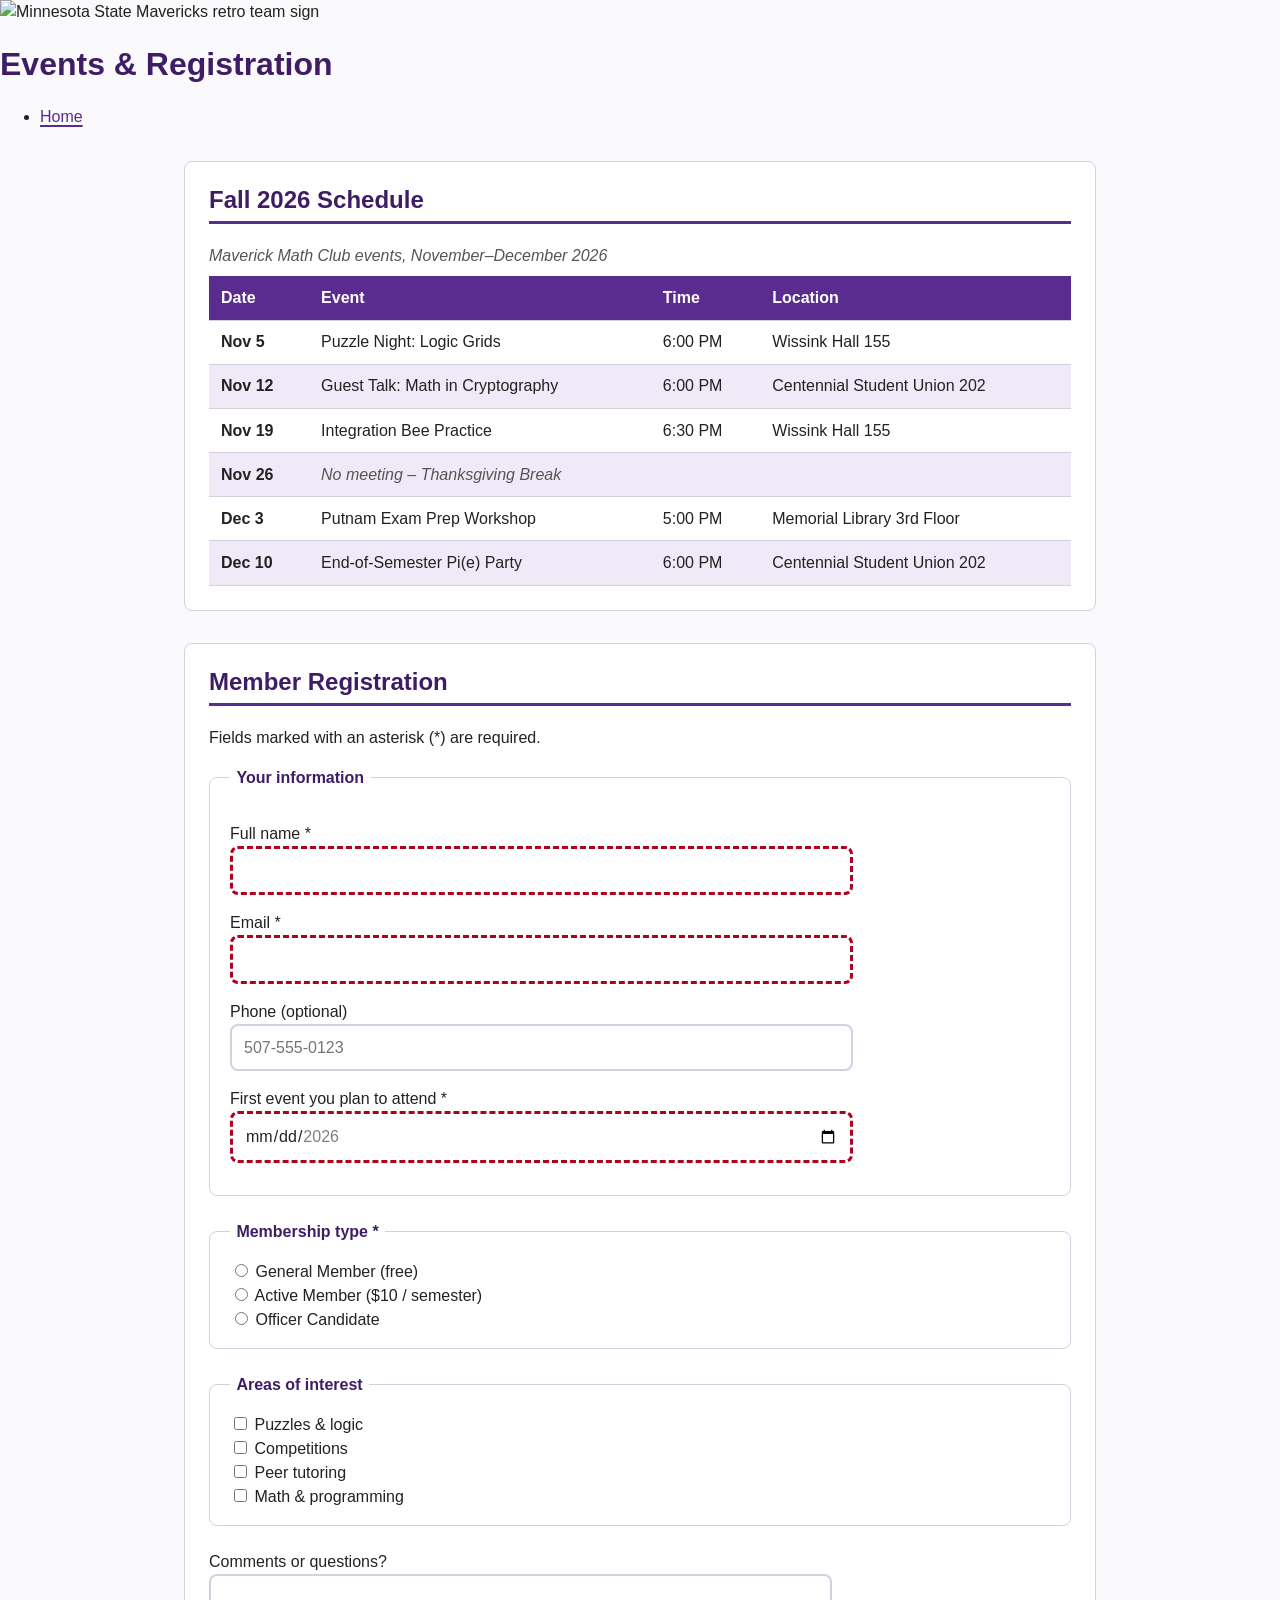
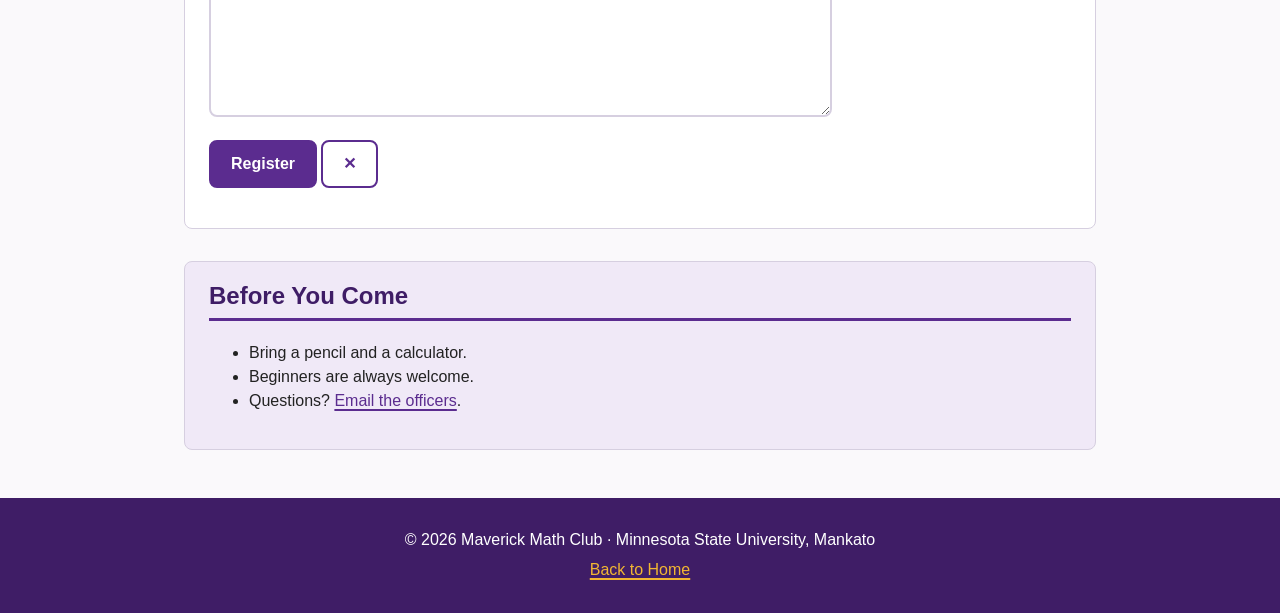
==== events.html @ 29dc4e96 "Added style.css and formatting to HTML pages" ====
<!DOCTYPE html>
<html lang="en">

<head>
    <meta charset="UTF-8">
    <meta name="viewport" content="width=device-width, initial-scale=1.0">
    <meta name="description" content="Fall 2026 event schedule and member registration for the Maverick Math Club.">
    <title>Maverick Math Club | Events &amp; Registration</title>
    <link rel="stylesheet" href="style.css">
</head>

<body>

    <header>
        <img src="images/logo.png" alt="Minnesota State Mavericks retro team sign" width="120" height="120">

        <h1>Events &amp; Registration</h1>

        <nav>
            <ul>
                <li><a href="index.html">Home</a></li>
            </ul>
        </nav>
    </header>

    <main>

        <section id="schedule">
            <h2>Fall 2026 Schedule</h2>

            <table>
                <caption>Maverick Math Club events, November&ndash;December 2026</caption>

                <thead>
                    <tr>
                        <th scope="col">Date</th>
                        <th scope="col">Event</th>
                        <th scope="col">Time</th>
                        <th scope="col">Location</th>
                    </tr>
                </thead>

                <tbody>
                    <tr>
                        <th scope="row">Nov 5</th>
                        <td>Puzzle Night: Logic Grids</td>
                        <td>6:00 PM</td>
                        <td>Wissink Hall 155</td>
                    </tr>
                    <tr>
                        <th scope="row">Nov 12</th>
                        <td>Guest Talk: Math in Cryptography</td>
                        <td>6:00 PM</td>
                        <td>Centennial Student Union 202</td>
                    </tr>
                    <tr>
                        <th scope="row">Nov 19</th>
                        <td>Integration Bee Practice</td>
                        <td>6:30 PM</td>
                        <td>Wissink Hall 155</td>
                    </tr>
                    <tr>
                        <th scope="row">Nov 26</th>
                        <td colspan="3">No meeting &ndash; Thanksgiving Break</td>
                    </tr>
                    <tr>
                        <th scope="row">Dec 3</th>
                        <td>Putnam Exam Prep Workshop</td>
                        <td>5:00 PM</td>
                        <td>Memorial Library 3rd Floor</td>
                    </tr>
                    <tr>
                        <th scope="row">Dec 10</th>
                        <td>End-of-Semester Pi(e) Party</td>
                        <td>6:00 PM</td>
                        <td>Centennial Student Union 202</td>
                    </tr>
                </tbody>
            </table>
        </section>

        <section id="register">
            <h2>Member Registration</h2>
            <p>Fields marked with an asterisk (*) are required.</p>

            <form method="post">

                <fieldset>
                    <legend>Your information</legend>

                    <p>
                        <label for="fullname">Full name *</label><br>
                        <input type="text" id="fullname" name="fullname"
                               required minlength="2" maxlength="60"
                               autocomplete="name">
                    </p>

                    <p>
                        <label for="email">Email *</label><br>
                        <input type="email" id="email" name="email"
                               required maxlength="100"
                               autocomplete="email">
                    </p>

                    <p>
                        <label for="phone">Phone (optional)</label><br>
                        <input type="tel" id="phone" name="phone"
                               pattern="[0-9]{3}-[0-9]{3}-[0-9]{4}"
                               title="Use the format 507-555-0123"
                               placeholder="507-555-0123"
                               autocomplete="tel">
                    </p>

                    <p>
                        <label for="eventdate">First event you plan to attend *</label><br>
                        <input type="date" id="eventdate" name="eventdate"
                               required min="2026-11-05" max="2026-12-10">
                    </p>
                </fieldset>

                <fieldset>
                    <legend>Membership type *</legend>
                    <input type="radio" id="mem-general" name="membership" value="general" required>
                    <label for="mem-general">General Member (free)</label><br>

                    <input type="radio" id="mem-active" name="membership" value="active">
                    <label for="mem-active">Active Member ($10 / semester)</label><br>

                    <input type="radio" id="mem-officer" name="membership" value="officer">
                    <label for="mem-officer">Officer Candidate</label>
                </fieldset>

                <fieldset>
                    <legend>Areas of interest</legend>
                    <input type="checkbox" id="int-puzzles" name="interests" value="puzzles">
                    <label for="int-puzzles">Puzzles &amp; logic</label><br>

                    <input type="checkbox" id="int-competitions" name="interests" value="competitions">
                    <label for="int-competitions">Competitions</label><br>

                    <input type="checkbox" id="int-tutoring" name="interests" value="tutoring">
                    <label for="int-tutoring">Peer tutoring</label><br>

                    <input type="checkbox" id="int-coding" name="interests" value="coding">
                    <label for="int-coding">Math &amp; programming</label>
                </fieldset>

                <p>
                    <label for="comments">Comments or questions?</label><br>
                    <textarea id="comments" name="comments" rows="5" cols="50"
                              maxlength="500"></textarea>
                </p>

                <p>
                    <button type="submit">Register</button>
                    <button type="reset" aria-label="Clear the registration form">&#10005;</button>
                </p>
            </form>
        </section>
    </main>

    <aside>
        <h2>Before You Come</h2>
        <ul>
            <li>Bring a pencil and a calculator.</li>
            <li>Beginners are always welcome.</li>
            <li>Questions? <a href="mailto:mathclub@example.edu">Email the officers</a>.</li>
        </ul>
    </aside>

    <footer>
        <p>&copy; 2026 Maverick Math Club &middot; Minnesota State University, Mankato</p>
        <p><a href="index.html">Back to Home</a></p>
    </footer>

</body>
</html>
---- style.css ----
/* ==========================================================
   Maverick Math Club - Homework 3 stylesheet
   Author: Braden Thooft
   Sources consulted:
   - MDN, CSS reference: https://developer.mozilla.org/en-US/docs/Web/CSS
   - MDN, Basic concepts of flexbox:
     https://developer.mozilla.org/en-US/docs/Web/CSS/CSS_flexible_box_layout/Basic_concepts_of_flexbox
   - MDN, :user-invalid: https://developer.mozilla.org/en-US/docs/Web/CSS/:user-invalid
   - WebAIM Contrast Checker: https://webaim.org/resources/contrastchecker/
   ========================================================== */

/* ---------- 1. Setup ---------- */

*,
*::before,
*::after {
    box-sizing: border-box;
}

:root {
    /* One accent color (Mavericks purple), reused for links, buttons, borders */
    --accent: #5b2c8f;                    /* HEX */
    --accent-dark: #3f1d66;
    --accent-light: hsl(270, 45%, 94%);   /* HSL */
    --gold: #f2b632;
    --text: #222222;
    --muted: #555555;
    --bg: hsl(270, 20%, 98%);
    --surface: #ffffff;
    --border: #d6cfe0;
    --error: #b00020;
    --shadow: rgba(40, 20, 70, 0.12);     /* RGBA */
    --radius: 8px;
    --speed: 200ms;
}

/* ---------- 2. Color & typography ---------- */

body {
    margin: 0;
    font-family: "Segoe UI", Roboto, "Helvetica Neue", Arial, sans-serif;
    font-size: 16px;
    line-height: 1.5;
    color: var(--text);
    background-color: var(--bg);
}

h1,
h2,
h3 {
    line-height: 1.2;
    color: var(--accent-dark);
}

h2 {
    margin-top: 0;
    padding-bottom: 0.4rem;
    border-bottom: 3px solid var(--accent);
}

/* Comfortable line length for reading */
p,
li,
caption {
    max-width: 70ch;
}

a {
    color: var(--accent);
    text-decoration-thickness: 2px;
    text-underline-offset: 3px;
    transition: color var(--speed) ease, background-color var(--speed) ease;
}

a:hover {
    color: var(--accent-dark);
    text-decoration-color: var(--gold);
}

/* Visible keyboard focus everywhere (never removed without a replacement) */
a:focus-visible,
button:focus-visible {
    outline: 3px solid var(--gold);
    outline-offset: 3px;
}

img {
    max-width: 100%;
    height: auto;
}

/* ---------- 3. Header & nav (Flexbox) ---------- */

.site-header {
    display: flex;
    justify-content: space-between;
    align-items: center;
    gap: 1rem;
    padding: 0.75rem 1.5rem;
    background-color: var(--surface);
    border-bottom: 4px solid var(--accent);
    box-shadow: 0 2px 8px var(--shadow);

    /* 4. Positioning: header stays at the top while scrolling */
    position: sticky;
    top: 0;
    z-index: 100;
}

.brand {
    display: flex;
    align-items: center;
    gap: 0.75rem;
}

.brand img {
    width: 56px;
    height: 56px;
    border-radius: 50%;
    border: 2px solid var(--accent);
}

.brand h1 {
    margin: 0;
    font-size: 1.5rem;
}

.nav-list {
    display: flex;
    gap: 0.5rem;
    margin: 0;
    padding: 0;
    list-style: none;
}

.nav-list a {
    display: block;
    padding: 0.5rem 0.9rem;
    border-radius: var(--radius);
    font-weight: 600;
    text-decoration: none;
}

.nav-list a:hover,
.nav-list a[aria-current="page"] {
    background-color: var(--accent-light);
    color: var(--accent-dark);
}

/* ---------- Page containers & spacing ---------- */

main,
aside {
    max-width: 960px;
    margin: 2rem auto;
    padding: 0 1.5rem;
}

main > section,
main > article {
    scroll-margin-top: 6rem;   /* #contact / #register links clear the sticky header */
    margin-bottom: 2rem;
    padding: 1.5rem;
    background-color: var(--surface);
    border: 1px solid var(--border);
    border-radius: var(--radius);
}

#about img {
    display: block;
    margin: 1rem 0;
    border-radius: var(--radius);
}

.news {
    border-left: 6px solid var(--accent);
}

aside {
    max-width: calc(960px - 3rem);
    padding-top: 1.25rem;
    padding-bottom: 1.25rem;
    background-color: var(--accent-light);
    border: 1px solid var(--border);
    border-radius: var(--radius);
}

footer {
    margin-top: 3rem;
    padding: 1.5rem;
    text-align: center;
    color: #ffffff;
    background-color: var(--accent-dark);
}

footer p {
    margin: 0.4rem auto;
}

footer a {
    color: var(--gold);
}

footer a:hover {
    color: #ffffff;
}

/* ---------- 4. Hero with background image + fallback ---------- */

main > .hero {
    padding: 4rem 2rem;
    color: #ffffff;
    background-color: #2b1a40; /* fallback if the image does not load */
    background-image:
        linear-gradient(rgba(30, 12, 55, 0.78), rgba(30, 12, 55, 0.78)),
        url("../images/chalkboard.jpg");
    background-size: cover;
    background-position: center;
    border: none;
}

.hero p {
    margin: 0 0 1rem;
}

.hero-kicker {
    font-weight: 700;
    text-transform: uppercase;
    letter-spacing: 0.08em;
    color: var(--gold);
}

.hero-title {
    font-size: 2.25rem;
    font-weight: 700;
    line-height: 1.2;
}

/* ---------- Buttons (shared accent) ---------- */

.btn,
button {
    display: inline-block;
    padding: 0.65rem 1.25rem;
    font: inherit;
    font-weight: 600;
    color: #ffffff;
    background-color: var(--accent);
    border: 2px solid var(--accent);
    border-radius: var(--radius);
    text-decoration: none;
    cursor: pointer;
    transition: background-color var(--speed) ease,
                border-color var(--speed) ease,
                transform var(--speed) ease;
}

.btn:hover,
button:hover {
    color: #ffffff;
    background-color: var(--accent-dark);
    border-color: var(--accent-dark);
    transform: translateY(-1px);
}

.hero .btn {
    color: var(--accent-dark);
    background-color: var(--gold);
    border-color: var(--gold);
}

.hero .btn:hover {
    color: var(--accent-dark);
    background-color: #ffffff;
    border-color: #ffffff;
}

button[type="reset"] {
    color: var(--accent);
    background-color: var(--surface);
}

button[type="reset"]:hover {
    color: #ffffff;
}

button:disabled,
button:disabled:hover {
    color: #6b6b6b;
    background-color: #e4e4e4;
    border-color: #c4c4c4;
    border-style: dashed;
    cursor: not-allowed;
    transform: none;
}

/* ---------- 3. Cards (wrapping flex row) ---------- */

.card-list {
    display: flex;
    flex-wrap: wrap;
    gap: 1rem;
    margin: 0;
    padding: 0;
    list-style: none;
}

.card {
    position: relative;      /* anchor for the absolutely positioned badge */
    flex: 1 1 260px;
    padding: 1.25rem;
    background-color: var(--surface);
    border: 1px solid var(--border);
    border-top: 4px solid var(--accent);
    border-radius: var(--radius);
    box-shadow: 0 2px 6px var(--shadow);
}

.card ul {
    margin: 0.5rem 0 0;
    padding-left: 1.25rem;
}

/* 4. Badge positioned inside its card */
.badge {
    position: absolute;
    top: -0.75rem;
    right: 0.75rem;
    padding: 0.15rem 0.6rem;
    font-size: 0.8rem;
    font-weight: 700;
    text-transform: uppercase;
    color: var(--accent-dark);
    background-color: var(--gold);
    border-radius: 999px;
}

/* ---------- Events table ---------- */

.table-wrap {
    overflow-x: auto;
}

table {
    width: 100%;
    border-collapse: collapse;
}

caption {
    margin-bottom: 0.5rem;
    font-style: italic;
    color: var(--muted);
    text-align: left;
}

th,
td {
    padding: 0.6rem 0.75rem;
    text-align: left;
    border-bottom: 1px solid var(--border);
}

thead th {
    color: #ffffff;
    background-color: var(--accent);
}

tbody tr:nth-child(even) {
    background-color: var(--accent-light);
}

td[colspan] {
    font-style: italic;
    color: var(--muted);
}

/* ---------- 5. Form styling ---------- */

fieldset {
    margin: 0 0 1.5rem;
    padding: 1rem 1.25rem;
    border: 1px solid var(--border);
    border-radius: var(--radius);
}

legend {
    padding: 0 0.4rem;
    font-weight: 700;
    color: var(--accent-dark);
}

.form-group {
    display: flex;
    flex-direction: column;
    gap: 0.35rem;
    margin-bottom: 1rem;
    max-width: 32rem;
}

.form-group > label {
    font-weight: 600;
}

/* One shared rule set for every text field, select, and textarea.
   Wrapped in :where() so its specificity is 0 - otherwise the two :not()
   attribute selectors (0,2,1) beat input:hover, input:focus and
   input:user-invalid (0,1,1) and crossed out their border colors. */
:where(input:not([type="radio"]):not([type="checkbox"]), select, textarea) {
    width: 100%;
    padding: 0.6rem 0.75rem;
    font: inherit;
    color: var(--text);
    background-color: var(--surface);
    border: 2px solid var(--border);
    border-radius: var(--radius);
    transition: border-color var(--speed) ease, box-shadow var(--speed) ease;
}

input:hover,
select:hover,
textarea:hover {
    border-color: var(--accent);
}

/* Clearly visible focus: outline replaced with a thick ring, not removed */
input:focus,
select:focus,
textarea:focus {
    outline: 3px solid var(--gold);
    outline-offset: 2px;
    border-color: var(--accent);
}

.hint {
    font-size: 0.875rem;
    color: var(--muted);
}

/* Error helper text stays hidden until the field is invalid */
.error-msg {
    display: none;
    font-size: 0.875rem;
    font-weight: 600;
    color: var(--error);
}

.error-msg::before {
    content: "\26A0  ";  /* warning sign icon, so feedback is never color alone */
}

/* :invalid - only after the user has typed (placeholder no longer shown).
   Feedback = thicker dashed border + warning icon + helper text. */
input:invalid:not(:placeholder-shown),
textarea:invalid:not(:placeholder-shown) {
    border: 3px dashed var(--error);
}

input:invalid:not(:placeholder-shown) ~ .error-msg {
    display: block;
}

/* :user-invalid also covers empty required fields after the user leaves
   them or presses Register (kept in its own rule so older browsers that
   do not know it still apply the rule above). */
input:user-invalid,
select:user-invalid {
    border: 3px dashed var(--error);
}

input:user-invalid ~ .error-msg {
    display: block;
}

/* Radio buttons and checkboxes */
.choice {
    display: flex;
    align-items: center;
    gap: 0.5rem;
    padding: 0.35rem 0.5rem;
    border: 2px solid transparent;
    border-radius: var(--radius);
    transition: background-color var(--speed) ease, border-color var(--speed) ease;
}

.choice:hover {
    background-color: var(--accent-light);
}

.choice input {
    width: 1.15rem;
    height: 1.15rem;
    margin: 0;
    accent-color: var(--accent);
}

/* :checked - selected option gets bold text and a check mark, not just color */
.choice input:checked + label {
    font-weight: 700;
    color: var(--accent-dark);
}

.choice input:checked + label::after {
    content: " \2713";
}

.form-actions {
    display: flex;
    flex-wrap: wrap;
    gap: 0.75rem;
    margin-top: 1rem;
}

/* ---------- 6. Motion & responsiveness ---------- */

@media (prefers-reduced-motion: reduce) {
    *,
    *::before,
    *::after {
        transition: none !important;
        animation: none !important;
    }

    .btn:hover,
    button:hover {
        transform: none;
    }
}

@media (max-width: 600px) {
    .site-header {
        flex-direction: column;
        align-items: flex-start;
        padding: 0.75rem 1rem;
        position: static;    /* a tall stacked header should not cover the page */
    }

    .brand h1 {
        font-size: 1.25rem;
    }

    .nav-list {
        flex-wrap: wrap;
    }

    main,
    aside {
        margin: 1rem auto;
        padding: 0 1rem;
    }

    aside {
        margin-left: 1rem;
        margin-right: 1rem;
        padding: 1rem;
    }

    main > section,
    main > article {
        padding: 1rem;
    }

    main > .hero {
        padding: 2.5rem 1.25rem;
    }

    .hero-title {
        font-size: 1.6rem;
    }

    .card-list {
        flex-direction: column;
    }

    .card {
        flex-basis: auto;
    }

    fieldset {
        padding: 0.75rem;
    }

    .form-group {
        max-width: none;
    }

    /* Bigger tap targets and full-width buttons on phones */
    .form-actions {
        flex-direction: column;
    }

    .form-actions button {
        width: 100%;
        padding: 0.85rem;
    }
}
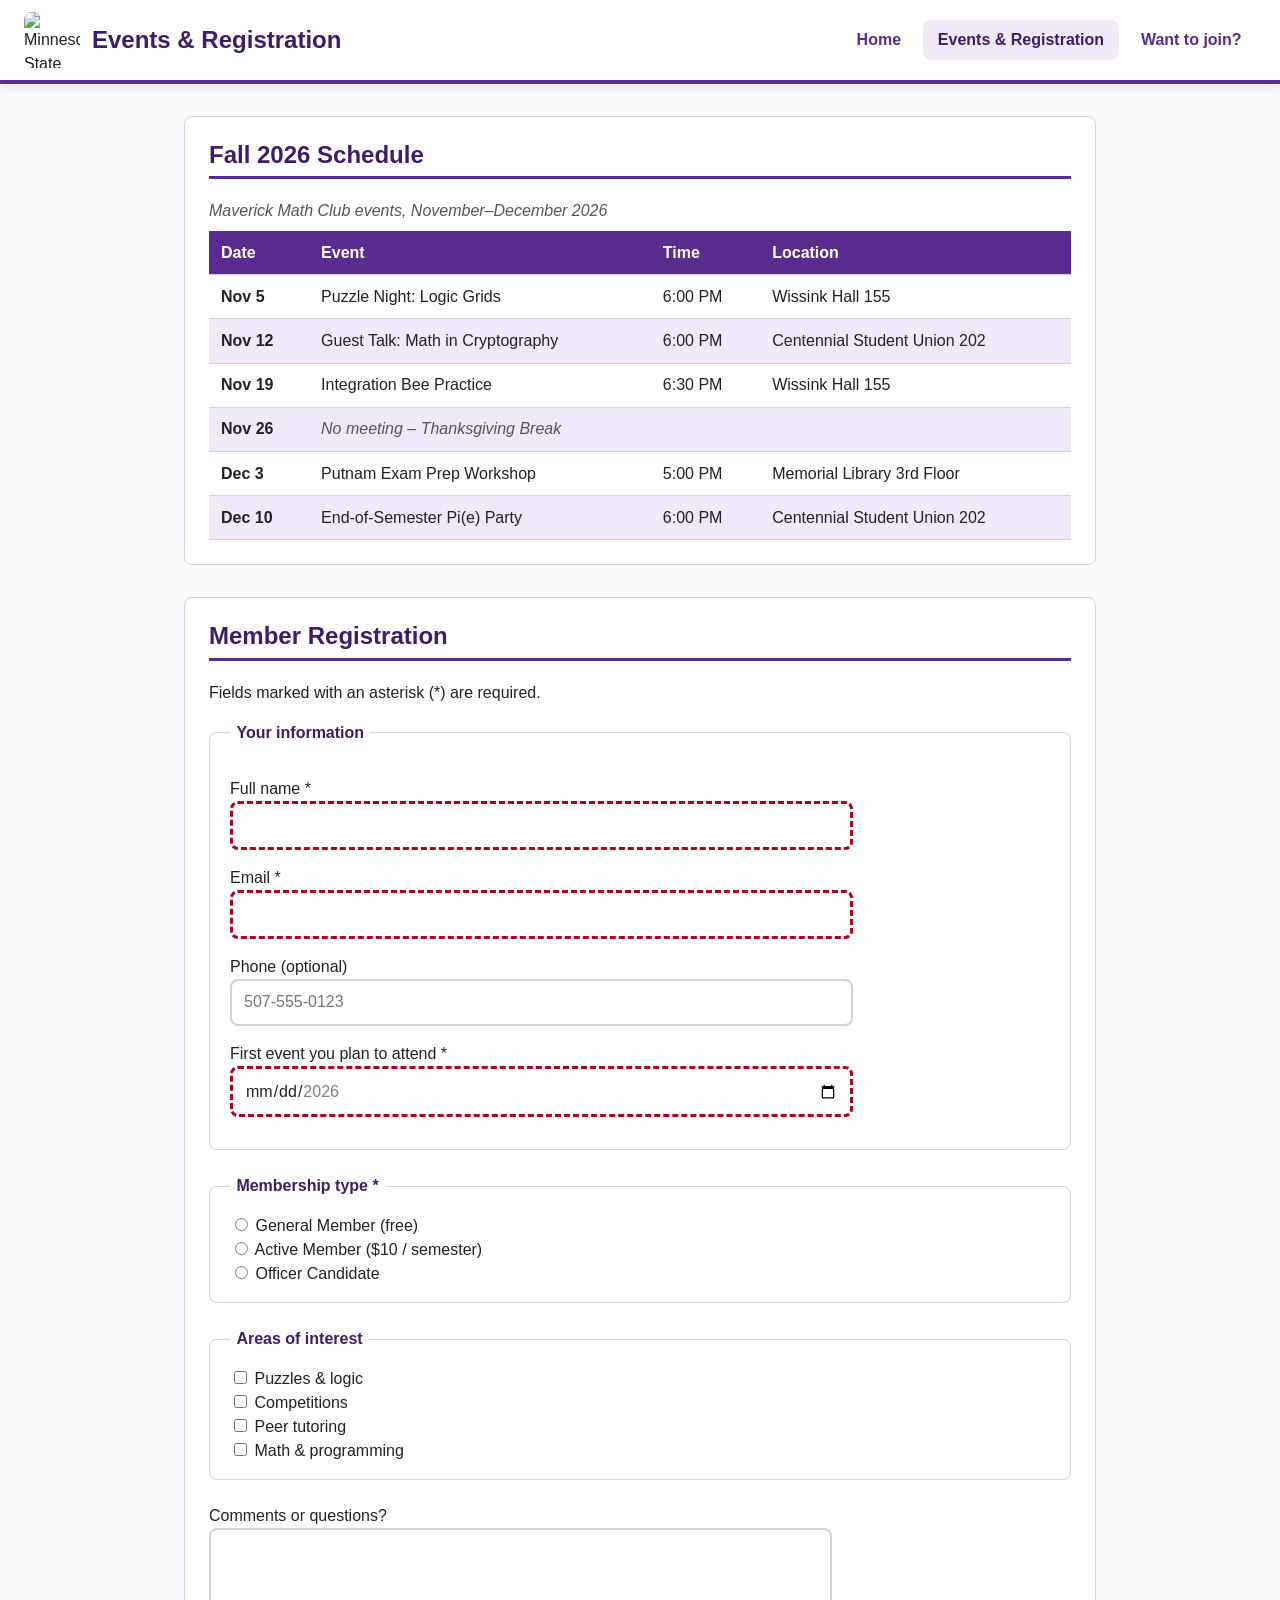
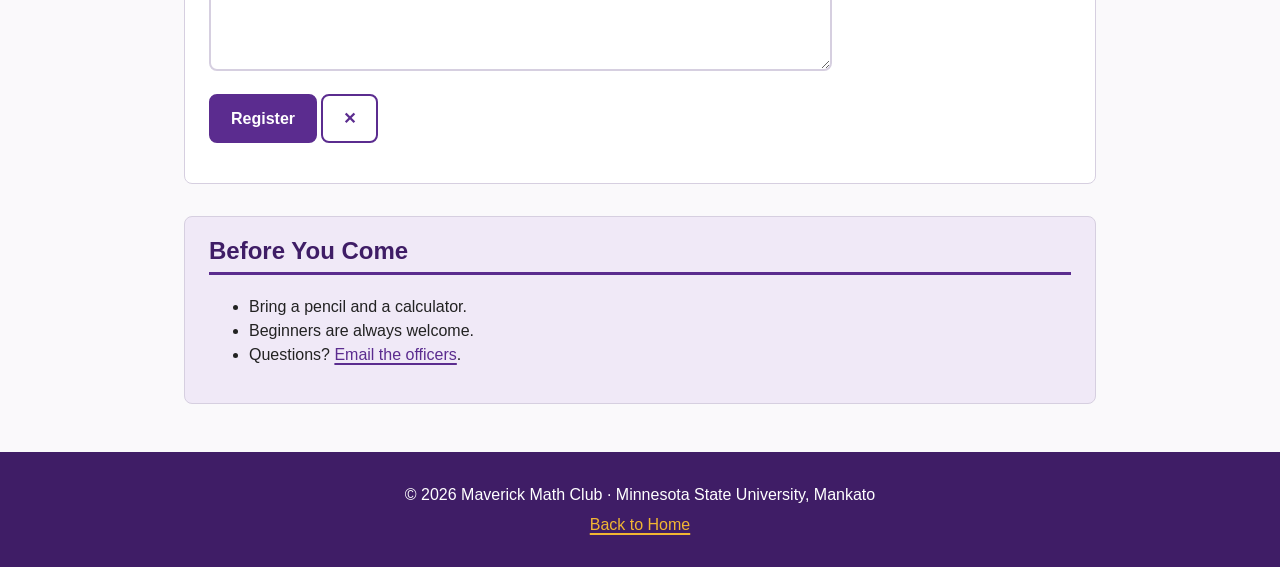
==== commit bfe6ee70: "Reformatted header and comments within style.css" ====
--- a/events.html
+++ b/events.html
@@ -11,14 +11,17 @@
 
 <body>
 
-    <header>
-        <img src="images/logo.png" alt="Minnesota State Mavericks retro team sign" width="120" height="120">
+    <header class="site-header">
+        <div class="brand">
+            <img src="images/logo.png" alt="Minnesota State Mavericks retro team sign" width="56" height="56">
+            <h1>Events &amp; Registration</h1>
+        </div>
 
-        <h1>Events &amp; Registration</h1>
-
-        <nav>
-            <ul>
+        <nav aria-label="Main">
+            <ul class="nav-list">
                 <li><a href="index.html">Home</a></li>
+                <li><a href="events.html" aria-current="page">Events &amp; Registration</a></li>
+                <li><a href="index.html#join">Want to join?</a></li>
             </ul>
         </nav>
     </header>
--- a/style.css
+++ b/style.css
@@ -1,5 +1,5 @@
-/* ==========================================================
-   Maverick Math Club - Homework 3 stylesheet
+/* 
+    Maverick Math Club - Homework 3 stylesheet
    Author: Braden Thooft
    Sources consulted:
    - MDN, CSS reference: https://developer.mozilla.org/en-US/docs/Web/CSS
@@ -7,10 +7,9 @@
      https://developer.mozilla.org/en-US/docs/Web/CSS/CSS_flexible_box_layout/Basic_concepts_of_flexbox
    - MDN, :user-invalid: https://developer.mozilla.org/en-US/docs/Web/CSS/:user-invalid
    - WebAIM Contrast Checker: https://webaim.org/resources/contrastchecker/
-   ========================================================== */
-
-/* ---------- 1. Setup ---------- */
-
+*/
+
+/* 1. Setup */
 *,
 *::before,
 *::after {
@@ -19,9 +18,9 @@
 
 :root {
     /* One accent color (Mavericks purple), reused for links, buttons, borders */
-    --accent: #5b2c8f;                    /* HEX */
+    --accent: #5b2c8f;                    
     --accent-dark: #3f1d66;
-    --accent-light: hsl(270, 45%, 94%);   /* HSL */
+    --accent-light: hsl(270, 45%, 94%);   
     --gold: #f2b632;
     --text: #222222;
     --muted: #555555;
@@ -29,13 +28,12 @@
     --surface: #ffffff;
     --border: #d6cfe0;
     --error: #b00020;
-    --shadow: rgba(40, 20, 70, 0.12);     /* RGBA */
+    --shadow: rgba(40, 20, 70, 0.12);    
     --radius: 8px;
     --speed: 200ms;
 }
 
-/* ---------- 2. Color & typography ---------- */
-
+/* C0lor and typography */
 body {
     margin: 0;
     font-family: "Segoe UI", Roboto, "Helvetica Neue", Arial, sans-serif;
@@ -89,7 +87,7 @@
     height: auto;
 }
 
-/* ---------- 3. Header & nav (Flexbox) ---------- */
+/* 3. Header & nav (Flexbox) */
 
 .site-header {
     display: flex;
@@ -116,8 +114,9 @@
 .brand img {
     width: 56px;
     height: 56px;
-    border-radius: 50%;
-    border: 2px solid var(--accent);
+    object-fit: contain; /* show the whole sign, never stretch or crop it */
+    border-radius: var(--radius);
+    flex-shrink: 0;      /* keep the logo from squishing on narrow screens */
 }
 
 .brand h1 {
@@ -147,7 +146,7 @@
     color: var(--accent-dark);
 }
 
-/* ---------- Page containers & spacing ---------- */
+/* Page containers & spacing */
 
 main,
 aside {
@@ -158,7 +157,7 @@
 
 main > section,
 main > article {
-    scroll-margin-top: 6rem;   /* #contact / #register links clear the sticky header */
+    scroll-margin-top: 6rem; /* #contact / #register links clear the sticky header */
     margin-bottom: 2rem;
     padding: 1.5rem;
     background-color: var(--surface);
@@ -204,8 +203,6 @@
 footer a:hover {
     color: #ffffff;
 }
-
-/* ---------- 4. Hero with background image + fallback ---------- */
 
 main > .hero {
     padding: 4rem 2rem;
@@ -236,7 +233,7 @@
     line-height: 1.2;
 }
 
-/* ---------- Buttons (shared accent) ---------- */
+/* Buttons (shared accent) */
 
 .btn,
 button {
@@ -294,8 +291,7 @@
     transform: none;
 }
 
-/* ---------- 3. Cards (wrapping flex row) ---------- */
-
+/* 3. Cards (wrapping flex row) */
 .card-list {
     display: flex;
     flex-wrap: wrap;
@@ -306,7 +302,7 @@
 }
 
 .card {
-    position: relative;      /* anchor for the absolutely positioned badge */
+    position: relative; /* anchor for the absolutely positioned badge */
     flex: 1 1 260px;
     padding: 1.25rem;
     background-color: var(--surface);
@@ -335,7 +331,7 @@
     border-radius: 999px;
 }
 
-/* ---------- Events table ---------- */
+/* Events table */
 
 .table-wrap {
     overflow-x: auto;
@@ -374,7 +370,7 @@
     color: var(--muted);
 }
 
-/* ---------- 5. Form styling ---------- */
+/* 5. Form styling */
 
 fieldset {
     margin: 0 0 1.5rem;
@@ -401,10 +397,7 @@
     font-weight: 600;
 }
 
-/* One shared rule set for every text field, select, and textarea.
-   Wrapped in :where() so its specificity is 0 - otherwise the two :not()
-   attribute selectors (0,2,1) beat input:hover, input:focus and
-   input:user-invalid (0,1,1) and crossed out their border colors. */
+/* One shared rule set for every text field, select, and textarea */
 :where(input:not([type="radio"]):not([type="checkbox"]), select, textarea) {
     width: 100%;
     padding: 0.6rem 0.75rem;
@@ -445,7 +438,7 @@
 }
 
 .error-msg::before {
-    content: "\26A0  ";  /* warning sign icon, so feedback is never color alone */
+    content: "\26A0  "; /* warning sign icon, so feedback is never color alone */
 }
 
 /* :invalid - only after the user has typed (placeholder no longer shown).
@@ -510,7 +503,7 @@
     margin-top: 1rem;
 }
 
-/* ---------- 6. Motion & responsiveness ---------- */
+/* 6. Motion & responsiveness */
 
 @media (prefers-reduced-motion: reduce) {
     *,
@@ -531,7 +524,7 @@
         flex-direction: column;
         align-items: flex-start;
         padding: 0.75rem 1rem;
-        position: static;    /* a tall stacked header should not cover the page */
+        position: static; /* a tall stacked header should not cover the page */
     }
 
     .brand h1 {
